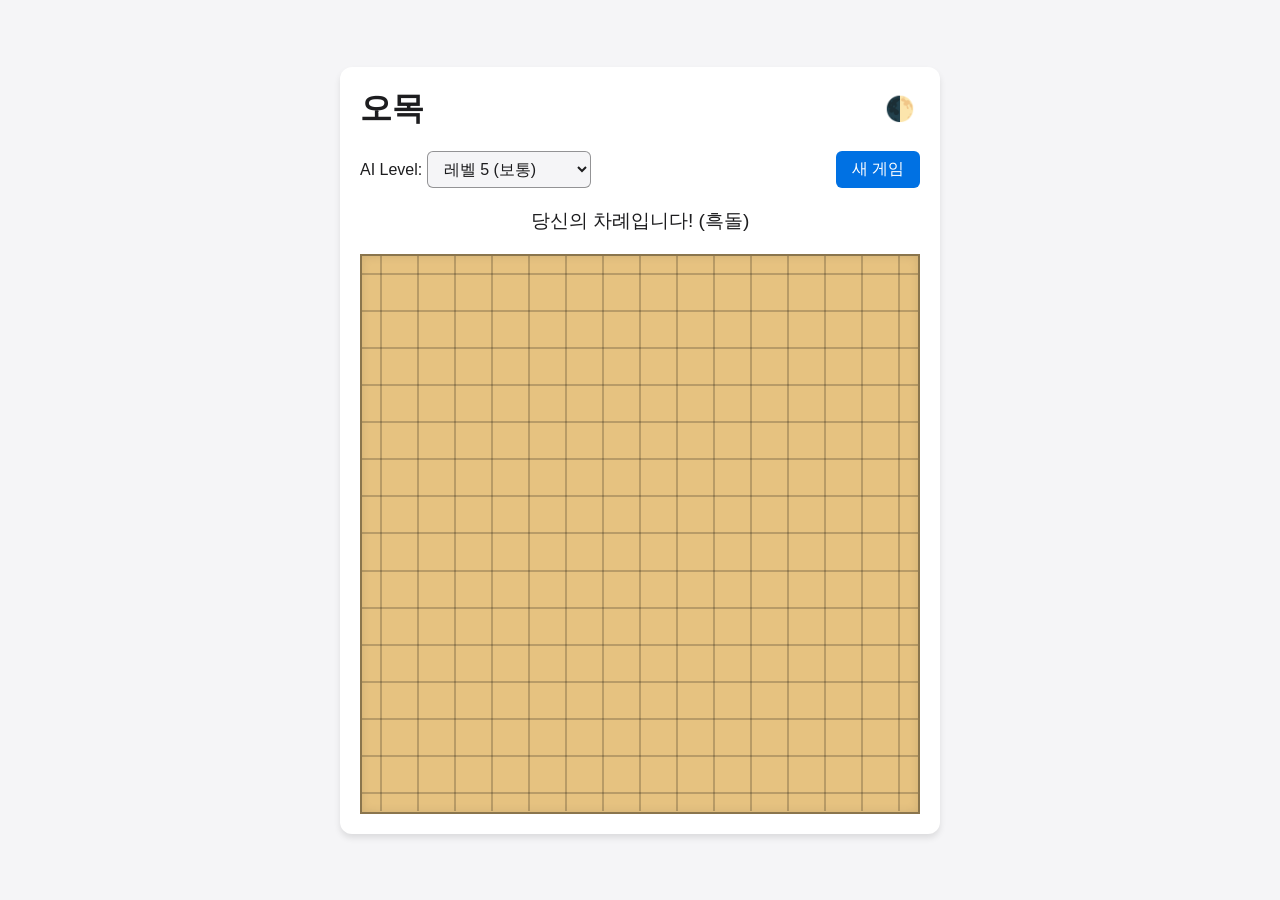
==== gomoku/index.html @ 61dce68c "Add files via upload" ====
<!DOCTYPE html>
<html lang="en">

<head>
    <meta charset="UTF-8">
    <meta name="viewport" content="width=device-width, initial-scale=1.0">
    <title>오목</title>
    <link rel="stylesheet" href="style.css">
</head>

<body>
    <div class="container">
        <header>
            <h1>오목</h1>
            <div class="theme-toggle">
                <button id="themeBtn">🌓</button>
            </div>
        </header>

        <div class="controls">
            <div class="difficulty-selector">
                <label for="difficulty">AI Level: </label>
                <select id="difficulty">
                    <option value="1">레벨 1 (초보)</option>
                    <option value="2">레벨 2</option>
                    <option value="3">레벨 3</option>
                    <option value="4">레벨 4</option>
                    <option value="5" selected>레벨 5 (보통)</option>
                    <option value="6">레벨 6</option>
                    <option value="7">레벨 7</option>
                    <option value="8">레벨 8</option>
                    <option value="9">레벨 9</option>
                    <option value="10">레벨 10 (전문가)</option>
                </select>
            </div>
            <button id="newGameBtn">새 게임</button>
        </div>

        <div class="status-container">
            <p id="statusMsg">당신의 차례입니다! (흑돌)</p>
        </div>

        <div class="board-container">
            <div id="board" class="board"></div>
        </div>
    </div>
    <script src="script.js"></script>
</body>

</html>
---- gomoku/style.css ----
:root {
    --bg-color: #f5f5f7;
    --text-color: #1d1d1f;
    --board-bg: #e6c280;
    --cell-border: rgba(0, 0, 0, 0.4);
    --hover-color: rgba(0, 0, 0, 0.1);
    --panel-bg: #ffffff;
    --btn-bg: #0071e3;
    --btn-hover: #0077ed;
    --btn-text: #ffffff;
    --shadow: 0 4px 6px rgba(0, 0, 0, 0.1);
}

[data-theme="dark"] {
    --bg-color: #1d1d1f;
    --text-color: #f5f5f7;
    --board-bg: #b89053;
    --cell-border: rgba(0, 0, 0, 0.6);
    --hover-color: rgba(255, 255, 255, 0.1);
    --panel-bg: #2d2d2f;
    --btn-bg: #2997ff;
    --shadow: 0 4px 6px rgba(0, 0, 0, 0.3);
}

* {
    box-sizing: border-box;
    margin: 0;
    padding: 0;
    transition: background-color 0.3s, color 0.3s;
}

body {
    font-family: -apple-system, BlinkMacSystemFont, "Segoe UI", Roboto, Helvetica, Arial, sans-serif;
    background-color: var(--bg-color);
    color: var(--text-color);
    display: flex;
    justify-content: center;
    align-items: center;
    min-height: 100vh;
}

.container {
    width: 100%;
    max-width: 600px;
    padding: 20px;
    background: var(--panel-bg);
    border-radius: 12px;
    box-shadow: var(--shadow);
}

header {
    display: flex;
    justify-content: space-between;
    align-items: center;
    margin-bottom: 20px;
}

header h1 {
    font-size: 2rem;
    font-weight: 600;
}

#themeBtn {
    background: none;
    border: none;
    font-size: 1.5rem;
    cursor: pointer;
    padding: 5px;
}

.controls {
    display: flex;
    justify-content: space-between;
    align-items: center;
    margin-bottom: 20px;
    flex-wrap: wrap;
    gap: 10px;
}

select {
    padding: 8px 12px;
    border-radius: 6px;
    border: 1px solid var(--cell-border);
    background: var(--bg-color);
    color: var(--text-color);
    font-size: 1rem;
    cursor: pointer;
}

button {
    padding: 8px 16px;
    background-color: var(--btn-bg);
    color: var(--btn-text);
    border: none;
    border-radius: 6px;
    font-size: 1rem;
    font-weight: 500;
    cursor: pointer;
}

button:hover {
    background-color: var(--btn-hover);
}

.status-container {
    text-align: center;
    margin-bottom: 20px;
    font-size: 1.2rem;
    font-weight: 500;
}

.board-container {
    width: 100%;
    aspect-ratio: 1/1;
    display: flex;
    justify-content: center;
    align-items: center;
}

.board {
    display: grid;
    grid-template-columns: repeat(15, 1fr);
    grid-template-rows: repeat(15, 1fr);
    width: 100%;
    height: 100%;
    background-color: var(--board-bg);
    border: 2px solid var(--cell-border);
    box-shadow: inset 0 0 10px rgba(0,0,0,0.1);
}

.cell {
    position: relative;
    cursor: pointer;
}

.cell::before {
    content: "";
    position: absolute;
    top: 50%;
    left: 0;
    right: 0;
    height: 1px;
    background-color: var(--cell-border);
    transform: translateY(-50%);
    z-index: 1;
}

.cell::after {
    content: "";
    position: absolute;
    top: 0;
    bottom: 0;
    left: 50%;
    width: 1px;
    background-color: var(--cell-border);
    transform: translateX(-50%);
    z-index: 1;
}

.cell:hover {
    background-color: var(--hover-color);
}

.stone {
    position: absolute;
    top: 10%;
    left: 10%;
    width: 80%;
    height: 80%;
    border-radius: 50%;
    z-index: 2;
    box-shadow: 2px 2px 4px rgba(0,0,0,0.4);
    transform: scale(0);
    animation: placeStone 0.2s forwards ease-out;
}

.stone.black {
    background: radial-gradient(circle at 30% 30%, #4a4a4a, #000000);
}

.stone.white {
    background: radial-gradient(circle at 30% 30%, #ffffff, #d4d4d4);
}

.stone.last-move::after {
    content: "";
    position: absolute;
    top: 50%;
    left: 50%;
    width: 20%;
    height: 20%;
    background-color: red;
    border-radius: 50%;
    transform: translate(-50%, -50%);
}

@keyframes placeStone {
    from {
        transform: scale(0);
    }
    to {
        transform: scale(1);
    }
}
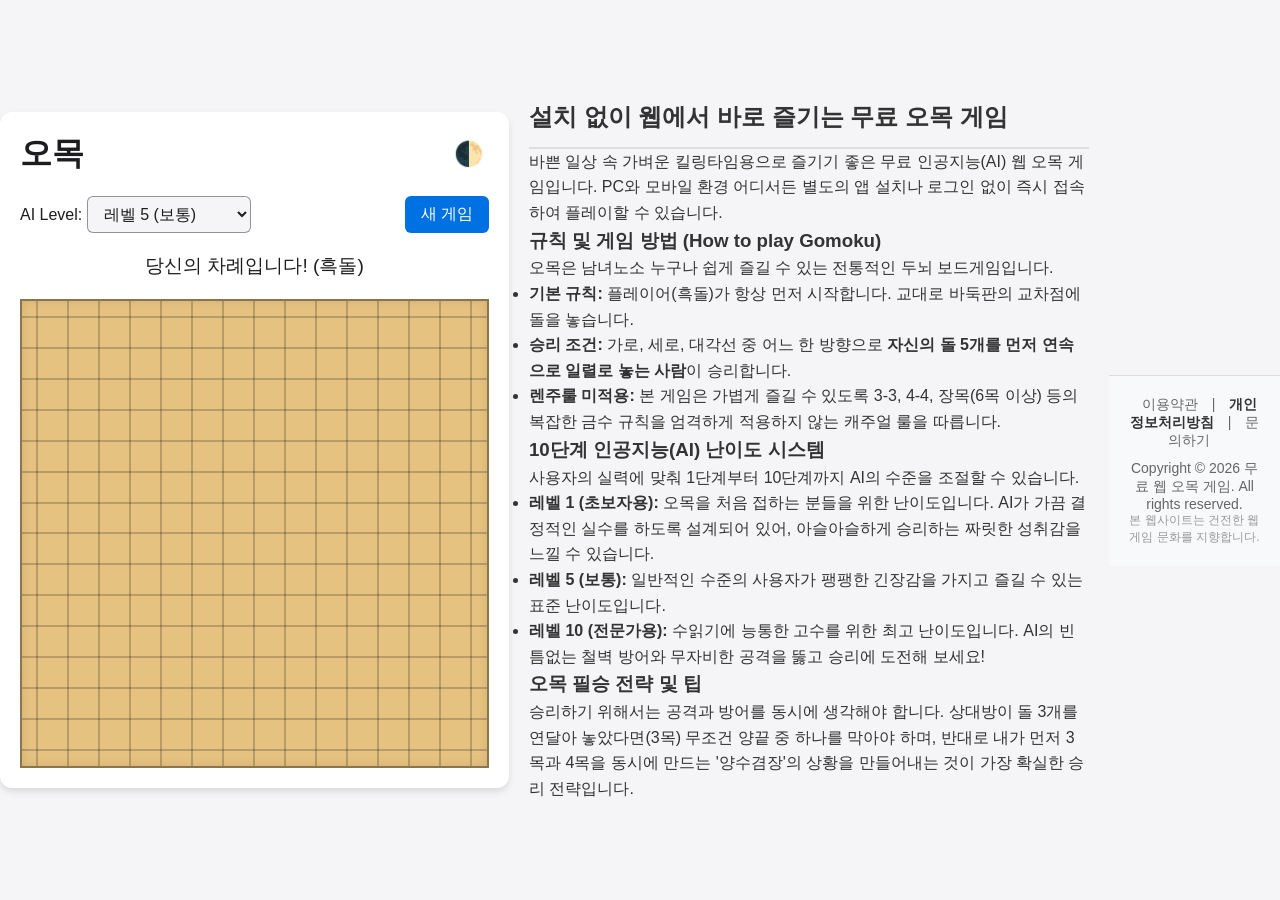
==== commit 17ddaa6b: "Enhance HTML with SEO metadata and content Added SEO content and improved metadata for better search" ====
--- a/gomoku/index.html
+++ b/gomoku/index.html
@@ -1,10 +1,12 @@
 <!DOCTYPE html>
-<html lang="en">
+<html lang="ko">
 
 <head>
     <meta charset="UTF-8">
     <meta name="viewport" content="width=device-width, initial-scale=1.0">
-    <title>오목</title>
+    <meta name="description" content="설치 없이 무료로 즐기는 인공지능 웹 오목 게임입니다. 1단계부터 10단계까지 난이도를 조절하며 킬링타임으로 두뇌 게임을 즐겨보세요.">
+    <meta name="keywords" content="오목, 무료 오목, 웹 게임, 인공지능 오목, AI 오목, 킬링타임 게임, 두뇌 게임, 오목 규칙">
+    <title>무료 인공지능 오목 게임 - 10단계 AI 난이도</title>
     <link rel="stylesheet" href="style.css">
 </head>
 
@@ -44,7 +46,44 @@
             <div id="board" class="board"></div>
         </div>
     </div>
+
+    <section class="seo-content" style="max-width: 600px; margin: 40px auto; padding: 20px; color: #333; line-height: 1.6;">
+        <article>
+            <h2 style="border-bottom: 2px solid #ddd; padding-bottom: 10px;">설치 없이 웹에서 바로 즐기는 무료 오목 게임</h2>
+            <p>바쁜 일상 속 가벼운 킬링타임용으로 즐기기 좋은 무료 인공지능(AI) 웹 오목 게임입니다. PC와 모바일 환경 어디서든 별도의 앱 설치나 로그인 없이 즉시 접속하여 플레이할 수 있습니다.</p>
+
+            <h3>규칙 및 게임 방법 (How to play Gomoku)</h3>
+            <p>오목은 남녀노소 누구나 쉽게 즐길 수 있는 전통적인 두뇌 보드게임입니다.</p>
+            <ul>
+                <li><strong>기본 규칙:</strong> 플레이어(흑돌)가 항상 먼저 시작합니다. 교대로 바둑판의 교차점에 돌을 놓습니다.</li>
+                <li><strong>승리 조건:</strong> 가로, 세로, 대각선 중 어느 한 방향으로 <strong>자신의 돌 5개를 먼저 연속으로 일렬로 놓는 사람</strong>이 승리합니다.</li>
+                <li><strong>렌주룰 미적용:</strong> 본 게임은 가볍게 즐길 수 있도록 3-3, 4-4, 장목(6목 이상) 등의 복잡한 금수 규칙을 엄격하게 적용하지 않는 캐주얼 룰을 따릅니다.</li>
+            </ul>
+
+            <h3>10단계 인공지능(AI) 난이도 시스템</h3>
+            <p>사용자의 실력에 맞춰 1단계부터 10단계까지 AI의 수준을 조절할 수 있습니다.</p>
+            <ul>
+                <li><strong>레벨 1 (초보자용):</strong> 오목을 처음 접하는 분들을 위한 난이도입니다. AI가 가끔 결정적인 실수를 하도록 설계되어 있어, 아슬아슬하게 승리하는 짜릿한 성취감을 느낄 수 있습니다.</li>
+                <li><strong>레벨 5 (보통):</strong> 일반적인 수준의 사용자가 팽팽한 긴장감을 가지고 즐길 수 있는 표준 난이도입니다.</li>
+                <li><strong>레벨 10 (전문가용):</strong> 수읽기에 능통한 고수를 위한 최고 난이도입니다. AI의 빈틈없는 철벽 방어와 무자비한 공격을 뚫고 승리에 도전해 보세요!</li>
+            </ul>
+
+            <h3>오목 필승 전략 및 팁</h3>
+            <p>승리하기 위해서는 공격과 방어를 동시에 생각해야 합니다. 상대방이 돌 3개를 연달아 놓았다면(3목) 무조건 양끝 중 하나를 막아야 하며, 반대로 내가 먼저 3목과 4목을 동시에 만드는 '양수겸장'의 상황을 만들어내는 것이 가장 확실한 승리 전략입니다.</p>
+        </article>
+    </section>
+
+    <footer style="background-color: #f8f9fa; text-align: center; padding: 20px; font-size: 14px; color: #666; border-top: 1px solid #ddd; margin-top: 40px;">
+        <div class="footer-links" style="margin-bottom: 10px;">
+            <a href="#" style="color: #666; text-decoration: none; margin: 0 10px;">이용약관</a> | 
+            <a href="#" style="color: #333; font-weight: bold; text-decoration: none; margin: 0 10px;">개인정보처리방침</a> | 
+            <a href="#" style="color: #666; text-decoration: none; margin: 0 10px;">문의하기</a>
+        </div>
+        <p>Copyright © 2026 무료 웹 오목 게임. All rights reserved.</p>
+        <p style="font-size: 12px; color: #999;">본 웹사이트는 건전한 웹 게임 문화를 지향합니다.</p>
+    </footer>
+
     <script src="script.js"></script>
 </body>
 
-</html>+</html>
